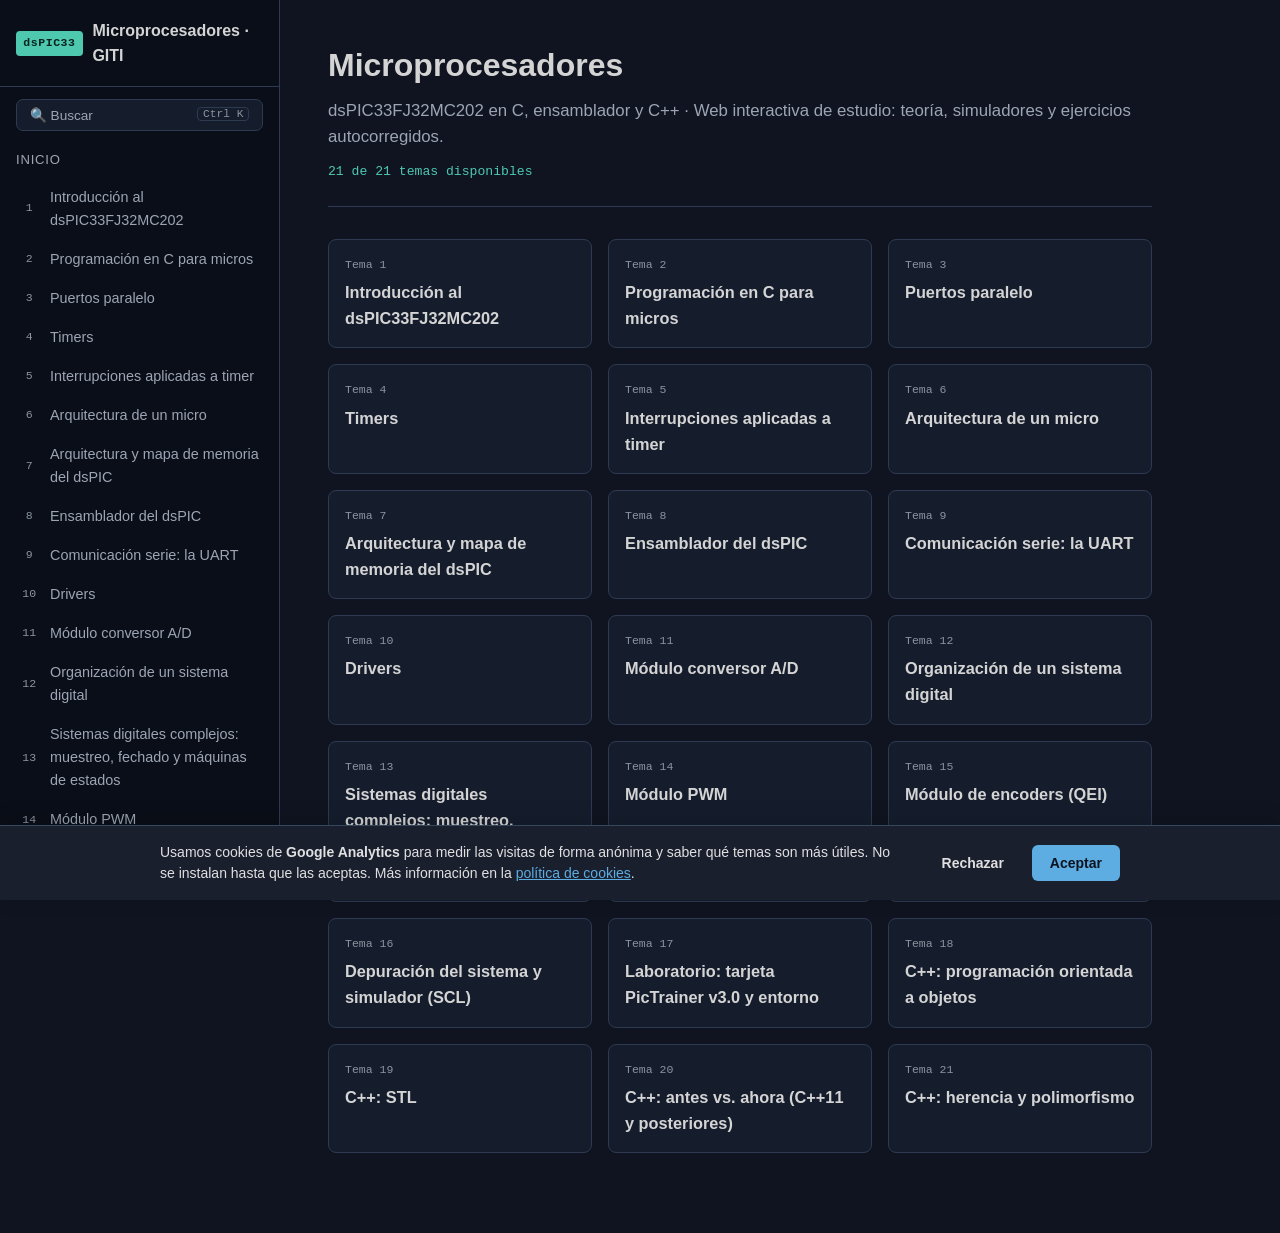
==== dspic33/index.html @ cfb933de "Añadir web de Microprocesadores dsPIC33 e Intro C++ Web interactiva de estudio con 21 temas (teoría," ====
<!DOCTYPE html>
<html lang="es">
<head>
  <meta charset="utf-8">
  <meta name="viewport" content="width=device-width, initial-scale=1">
  <title>Microprocesadores · dsPIC33FJ32MC202</title>
  <link rel="stylesheet" href="assets/css/estilos.css">
  <!-- Google tag (gtag.js) + Consent Mode v2 -->
  <script async src="https://www.googletagmanager.com/gtag/js?id=G-M022B3BJJS"></script>
  <script>
    window.dataLayer = window.dataLayer || [];
    function gtag(){dataLayer.push(arguments);}
    // Por defecto sin consentimiento (RGPD/LSSI): no se usan cookies de analítica
    gtag('consent', 'default', {
      'ad_storage': 'denied',
      'ad_user_data': 'denied',
      'ad_personalization': 'denied',
      'analytics_storage': 'denied',
      'wait_for_update': 500
    });
    gtag('js', new Date());
    gtag('config', 'G-M022B3BJJS');
    // Aplica el consentimiento previo si el usuario ya lo dio
    try {
      if (localStorage.getItem('cookie-consent') === 'granted') {
        gtag('consent', 'update', { 'analytics_storage': 'granted' });
      }
    } catch (e) {}
  </script>
</head>
<body>
  <button id="mpi-menu-btn" type="button" aria-label="Menú">☰</button>
  <div class="mpi-layout">
    <aside class="mpi-sidebar">
      <a class="mpi-marca" href="#/">
        <span class="mpi-marca-chip">dsPIC33</span>
        <span class="mpi-marca-txt">Microprocesadores · GITI</span>
      </a>
      <nav id="mpi-nav" aria-label="Temas"></nav>
      <footer class="mpi-pie">Material de estudio · GITI · ICAI<br>Basado en el libro «Microprocesadores» v10.0 de Á. Sánchez Miralles y F. M. Martín Martínez<br><a href="/privacidad.html" style="color:inherit">Política de privacidad y cookies</a></footer>
    </aside>
    <main id="mpi-main" class="mpi-main"></main>
  </div>

  <!-- Sin build, sin módulos ES, sin CDN: funciona bajo file:// y en GitHub Pages -->
  <!-- 1) Resaltador de código: C y C++ (lang-c y lang-cpp). Los bloques asm/scl van sin resaltar. -->
  <script src="assets/js/resaltar-c.js"></script>
  <!-- 2) Datos compartidos (registros curados para visor-bits; cada tema añade los suyos en su .js) -->
  <script src="datos/registros.js"></script>
  <!-- 3) Componentes (genéricos + los que crees para tu asignatura) -->
  <script src="assets/js/componentes/visor-bits.js"></script>
  <script src="assets/js/componentes/ejercicio-driver.js"></script>
  <!-- Interactivos de la asignatura (CSS en assets/css/_parciales/, fusionado con herramientas/fusionar_css.py) -->
  <script src="assets/js/componentes/pinout-dspic.js"></script>
  <script src="assets/js/componentes/calc-reloj.js"></script>
  <script src="assets/js/componentes/tabla-bit-pin.js"></script>
  <script src="assets/js/componentes/sim-puertos-pictrainer.js"></script>
  <script src="assets/js/componentes/sim-calculadora-3bits.js"></script>
  <script src="assets/js/componentes/calc-mascaras.js"></script>
  <script src="assets/js/componentes/vis-punteros.js"></script>
  <script src="assets/js/componentes/sim-timer-dspic.js"></script>
  <script src="assets/js/componentes/traza-calendario.js"></script>
  <script src="assets/js/componentes/decod-instruccion-16.js"></script>
  <script src="assets/js/componentes/sim-fetch-execute.js"></script>
  <script src="assets/js/componentes/vis-bus.js"></script>
  <script src="assets/js/componentes/visor-mapa-memoria.js"></script>
  <script src="assets/js/componentes/sim-direccionamiento.js"></script>
  <script src="assets/js/componentes/conv-signo.js"></script>
  <script src="assets/js/componentes/vis-flags.js"></script>
  <script src="assets/js/componentes/tabla-bra.js"></script>
  <script src="assets/js/componentes/dspic-cpu.js"></script>
  <script src="assets/js/componentes/sim-asm-dspic.js"></script>
  <script src="assets/js/componentes/sim-interrupcion.js"></script>
  <script src="assets/js/componentes/traza-puerta-domotica.js"></script>
  <script src="assets/js/componentes/calc-u1brg.js"></script>
  <script src="assets/js/componentes/trama-uart.js"></script>
  <script src="assets/js/componentes/cola-circular.js"></script>
  <script src="assets/js/componentes/sim-adc-dspic.js"></script>
  <script src="assets/js/componentes/calc-tiempos-adc.js"></script>
  <script src="assets/js/componentes/sim-servo.js"></script>
  <script src="assets/js/componentes/sim-puente-h.js"></script>
  <script src="assets/js/componentes/vis-rs232.js"></script>
  <script src="assets/js/componentes/sim-fsm-dspic.js"></script>
  <script src="assets/js/componentes/vis-muestreo-mcd.js"></script>
  <script src="assets/js/componentes/sinfonia-player.js"></script>
  <script src="assets/js/componentes/conv-unidades-scl.js"></script>
  <script src="assets/js/componentes/sim-pwm-dspic.js"></script>
  <script src="assets/js/componentes/sim-encoder.js"></script>
  <script src="assets/js/componentes/mini-scl.js"></script>
  <script src="assets/js/componentes/arbol-diagnostico.js"></script>
  <script src="assets/js/componentes/pictrainer-board.js"></script>
  <script src="assets/js/componentes/cpp-ciclo-vida.js"></script>
  <script src="assets/js/componentes/cpp-const-explorer.js"></script>
  <script src="assets/js/componentes/cpp-list-vector.js"></script>
  <script src="assets/js/componentes/cpp-string-explorer.js"></script>
  <script src="assets/js/componentes/cpp-shared-ptr.js"></script>
  <script src="assets/js/componentes/cpp-herencia.js"></script>
  <!-- 4) Registro de temas + contenido de cada tema (generados desde datos/_specs/) -->
  <script src="assets/js/temas.js"></script>
  <!-- TEMAS -->
  <script src="datos/temas/introduccion-dspic.js"></script>
  <script src="datos/temas/programacion-c-micros.js"></script>
  <script src="datos/temas/puertos-paralelo.js"></script>
  <script src="datos/temas/timers.js"></script>
  <script src="datos/temas/interrupciones-timer.js"></script>
  <script src="datos/temas/arquitectura-micro.js"></script>
  <script src="datos/temas/arquitectura-dspic.js"></script>
  <script src="datos/temas/ensamblador.js"></script>
  <script src="datos/temas/uart.js"></script>
  <script src="datos/temas/drivers.js"></script>
  <script src="datos/temas/conversor-ad.js"></script>
  <script src="datos/temas/organizacion-sistema-digital.js"></script>
  <script src="datos/temas/sistemas-digitales-complejos.js"></script>
  <script src="datos/temas/pwm.js"></script>
  <script src="datos/temas/encoders.js"></script>
  <script src="datos/temas/depuracion-simulador.js"></script>
  <script src="datos/temas/laboratorio-pictrainer.js"></script>
  <script src="datos/temas/cpp-clases-objetos.js"></script>
  <script src="datos/temas/cpp-stl.js"></script>
  <script src="datos/temas/cpp-moderno.js"></script>
  <script src="datos/temas/cpp-herencia-polimorfismo.js"></script>
  <!-- /TEMAS -->
  <!-- 5) Núcleo (router) y buscador. Modo examen desactivado (assets/js/examen.js no se carga). -->
  <script src="assets/js/buscador.js"></script>
  <script src="assets/js/app.js"></script>
  <script>
    // Menú lateral en móvil
    (function () {
      var btn = document.getElementById('mpi-menu-btn');
      var lay = document.querySelector('.mpi-layout');
      btn.addEventListener('click', function () { lay.classList.toggle('mpi-sidebar-abierta'); });
      document.getElementById('mpi-main').addEventListener('click', function () { lay.classList.remove('mpi-sidebar-abierta'); });
    })();
  </script>
  <script src="/cookies.js" data-purpose="y saber qué temas son más útiles" defer></script>
</body>
</html>
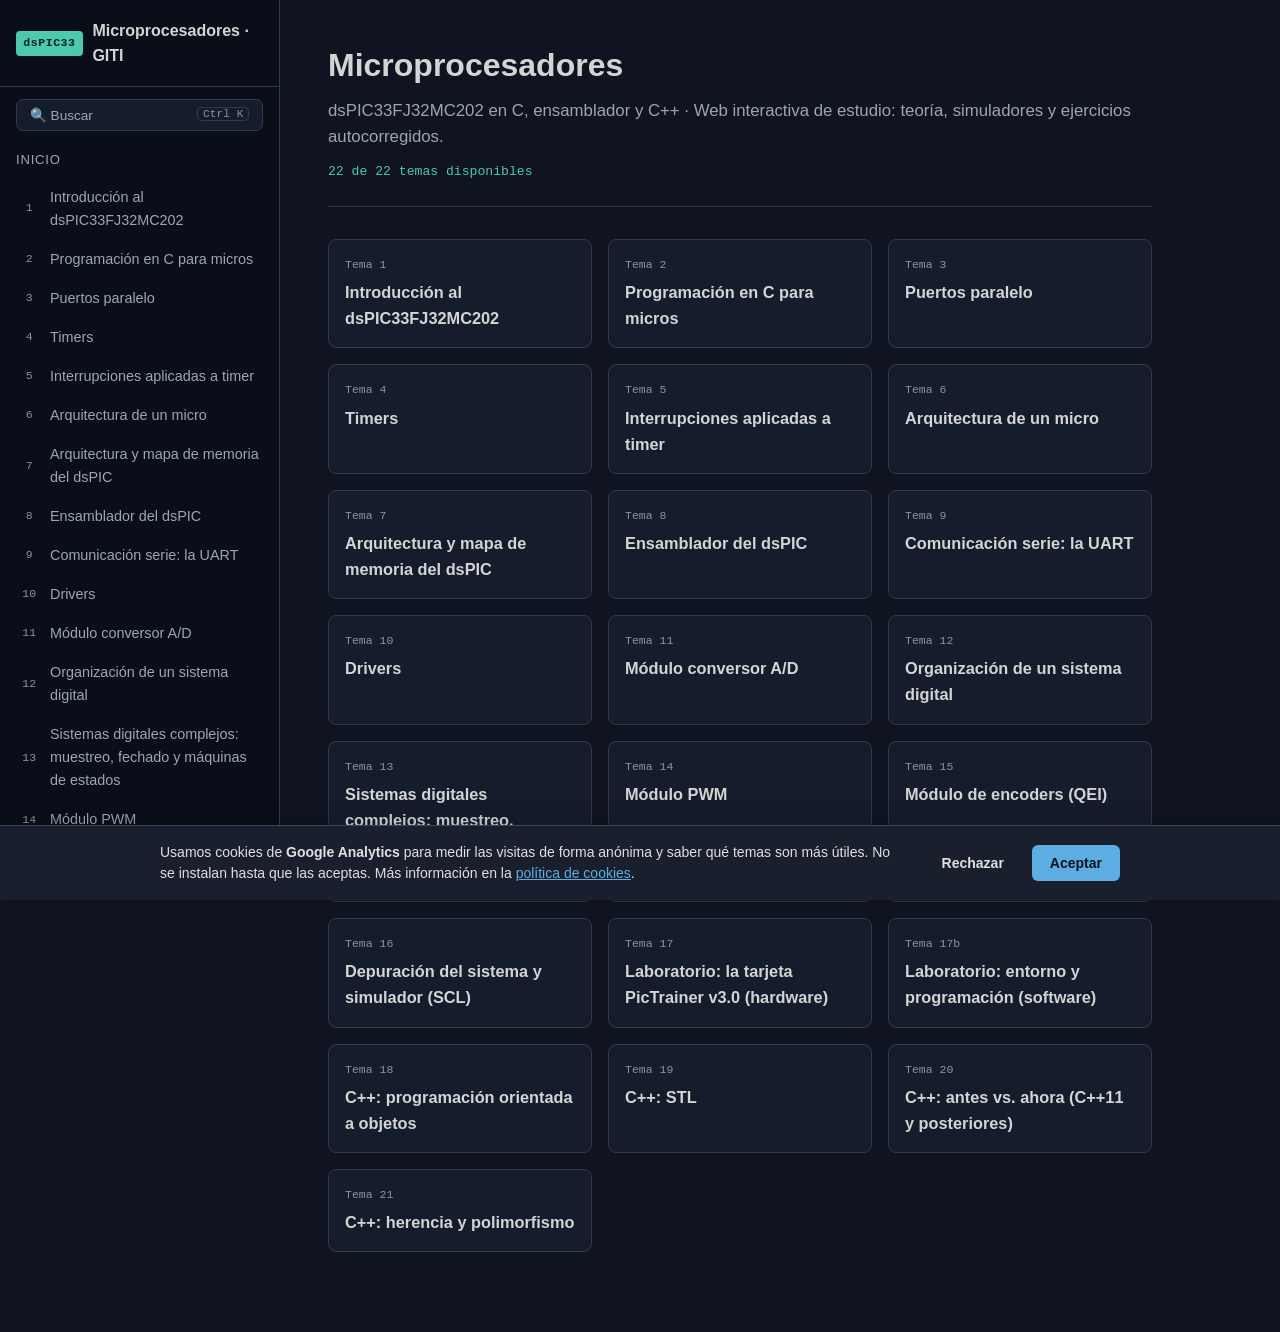
==== commit 6ad8e186: "create new interactives" ====
--- a/dspic33/index.html
+++ b/dspic33/index.html
@@ -76,6 +76,7 @@
   <script src="assets/js/componentes/trama-uart.js"></script>
   <script src="assets/js/componentes/cola-circular.js"></script>
   <script src="assets/js/componentes/sim-adc-dspic.js"></script>
+  <script src="assets/js/componentes/sim-adc-sensor.js"></script>
   <script src="assets/js/componentes/calc-tiempos-adc.js"></script>
   <script src="assets/js/componentes/sim-servo.js"></script>
   <script src="assets/js/componentes/sim-puente-h.js"></script>
@@ -89,6 +90,8 @@
   <script src="assets/js/componentes/mini-scl.js"></script>
   <script src="assets/js/componentes/arbol-diagnostico.js"></script>
   <script src="assets/js/componentes/pictrainer-board.js"></script>
+  <script src="assets/js/componentes/sim-pulsador-led.js"></script>
+  <script src="assets/js/componentes/divisor-potenciometro.js"></script>
   <script src="assets/js/componentes/cpp-ciclo-vida.js"></script>
   <script src="assets/js/componentes/cpp-const-explorer.js"></script>
   <script src="assets/js/componentes/cpp-list-vector.js"></script>
@@ -114,7 +117,8 @@
   <script src="datos/temas/pwm.js"></script>
   <script src="datos/temas/encoders.js"></script>
   <script src="datos/temas/depuracion-simulador.js"></script>
-  <script src="datos/temas/laboratorio-pictrainer.js"></script>
+  <script src="datos/temas/laboratorio-pictrainer-hw.js"></script>
+  <script src="datos/temas/laboratorio-pictrainer-sw.js"></script>
   <script src="datos/temas/cpp-clases-objetos.js"></script>
   <script src="datos/temas/cpp-stl.js"></script>
   <script src="datos/temas/cpp-moderno.js"></script>
--- a/dspic33/assets/css/estilos.css
+++ b/dspic33/assets/css/estilos.css
@@ -1966,6 +1966,43 @@
   .di16-cn { font-size: .6rem; }
   .di16-cv { font-size: .76rem; }
   .di16-asm, .di16-asm code { font-size: 1.1rem; }
+}
+
+
+/* --- divisor-potenciometro --- */
+/* ---------- Componente: divisor-potenciometro (RV1 como divisor de tensión) ---------- */
+.mpi-divisor-potenciometro { container-type: inline-size; background: var(--bg-2); border: 1px solid var(--borde); border-radius: 10px; padding: 1.1rem; margin: 1.2rem 0; min-width: 0; }
+.mpi-divisor-potenciometro .mpi-sim-cab { font-weight: 600; color: var(--acento); font-size: 1rem; margin-bottom: .7rem; }
+.mpi-divisor-potenciometro code { font-family: var(--mono); font-size: .88em; background: var(--bg-3); color: var(--azul-cl); padding: .05rem .3rem; border-radius: 4px; }
+
+.dp-cuerpo { display: grid; grid-template-columns: minmax(0, 1fr); gap: .9rem; align-items: start; }
+@container (min-width: 560px) { .dp-cuerpo { grid-template-columns: minmax(0, 220px) minmax(0, 1fr); } }
+
+.dp-esquema { background: var(--bg); border: 1px solid var(--borde-2); border-radius: 8px; padding: .5rem; min-width: 0; }
+.dp-svg { display: block; width: 100%; height: auto; max-width: 220px; margin: 0 auto; font-family: var(--sans); }
+.dp-r1-box, .dp-r2-box { transition: stroke-width .15s; }
+
+.dp-panel { display: flex; flex-direction: column; gap: .6rem; min-width: 0; }
+.dp-lab { font-size: .88rem; color: var(--txt-2); }
+.dp-lab strong { font-family: var(--mono); color: var(--num); }
+.dp-cursor { width: 100%; accent-color: var(--acento); }
+.dp-botones { display: flex; flex-wrap: wrap; gap: .4rem; }
+.dp-ej { font-family: var(--mono); background: var(--bg-3); color: var(--txt); border: 1px solid var(--borde); border-radius: 6px; padding: .3rem .55rem; cursor: pointer; font-size: .78rem; }
+.dp-ej:hover { border-color: var(--acento); }
+.dp-ej:focus-visible, .dp-cursor:focus-visible { outline: 2px solid var(--amarillo); outline-offset: 2px; }
+
+.dp-resultados { display: grid; grid-template-columns: repeat(2, minmax(0, 1fr)); gap: .5rem; margin: .9rem 0; }
+@container (min-width: 560px) { .dp-resultados { grid-template-columns: repeat(4, minmax(0, 1fr)); } }
+.dp-res { background: var(--bg); border: 1px solid var(--borde-2); border-radius: 6px; padding: .4rem .55rem; text-align: center; }
+.dp-res-tit { display: block; color: var(--txt-tenue); font-size: .72rem; text-transform: uppercase; letter-spacing: .04em; margin-bottom: .15rem; }
+.dp-res strong { font-family: var(--mono); color: var(--num); font-size: .95rem; }
+
+.dp-nota { font-size: .85rem; color: var(--txt-2); line-height: 1.55; background: var(--bg); border: 1px solid var(--borde-2); border-radius: 6px; padding: .55rem .7rem; }
+.dp-nota code { font-size: .85em; }
+
+@media (max-width: 420px) {
+  .mpi-divisor-potenciometro { padding: .85rem; }
+  .dp-resultados { grid-template-columns: repeat(2, minmax(0, 1fr)); }
 }
 
 
@@ -2467,6 +2504,45 @@
 }
 @media (prefers-reduced-motion: reduce) {
   .sadc-caja, .sadc-led-luz, .sadc-tarjeta { transition: none; }
+}
+
+
+/* --- sim-adc-sensor --- */
+/* ---------- Componente: sim-adc-sensor (el A/D en acción, con un sensor de luz) ---------- */
+.mpi-adc-sensor { container-type: inline-size; background: var(--bg-2); border: 1px solid var(--borde); border-radius: 10px; padding: 1.1rem 1.2rem; margin: 1.2rem 0; min-width: 0; }
+.mpi-adc-sensor .mpi-sim-cab { font-weight: 600; color: var(--acento); font-size: 1rem; margin-bottom: .7rem; }
+.mpi-adc-sensor code { font-family: var(--mono); font-size: .88em; background: var(--bg-3); color: var(--azul-cl); padding: .05rem .3rem; border-radius: 4px; }
+
+.as-escena { display: flex; flex-wrap: wrap; align-items: center; gap: .8rem; margin: .8rem 0; }
+.as-fuente { text-align: center; flex: 0 0 auto; max-width: 150px; }
+.as-sol { width: 84px; height: 84px; display: block; margin: 0 auto; }
+.as-disco, .as-rayos { transition: opacity .12s; }
+.as-slider { display: block; color: var(--txt-2); font-size: .85rem; margin-top: .3rem; }
+.as-slider input { width: 130px; accent-color: var(--amarillo); display: block; margin: .25rem auto 0; }
+.as-pie { display: block; color: var(--txt-tenue); font-size: .72rem; line-height: 1.35; margin-top: .4rem; }
+
+.as-flecha { color: var(--txt-tenue); font-size: 1.4rem; text-align: center; flex: 1 1 60px; min-width: 60px; }
+.as-flecha small { display: block; font-size: .68rem; line-height: 1.2; margin-top: .1rem; }
+
+.as-analog { display: flex; align-items: center; gap: .5rem; flex: 0 0 auto; }
+.as-gauge { width: 26px; height: 84px; border: 1px solid var(--borde-2); border-radius: 4px; background: var(--bg); position: relative; overflow: hidden; }
+.as-nivel { position: absolute; left: 0; right: 0; top: 0; bottom: 0; background: linear-gradient(to top, var(--acento-2), var(--azul-cl)); transform: scaleY(0); transform-origin: bottom; transition: transform .12s; }
+.as-vin { font-size: .85rem; color: var(--txt-2); font-family: var(--mono); }
+
+.as-digital { text-align: center; flex: 0 0 auto; }
+.as-chip { display: inline-block; background: var(--bg-3); border: 1px solid var(--acento); color: var(--acento); font-family: var(--mono); font-size: .8rem; padding: .25rem .7rem; border-radius: 5px; margin-bottom: .4rem; }
+.as-bits { display: flex; gap: 2px; justify-content: center; }
+.as-bit { width: 17px; padding: .2rem 0; font-family: var(--mono); font-size: .8rem; text-align: center; background: var(--bg); border: 1px solid var(--borde); border-radius: 3px; color: var(--txt-tenue); }
+.as-bit.as-on { background: color-mix(in srgb, var(--acento) 18%, transparent); border-color: var(--acento); color: var(--acento); font-weight: 700; }
+.as-num { margin-top: .4rem; font-family: var(--mono); color: var(--txt); }
+.as-num small { color: var(--txt-tenue); }
+
+.as-detalle { margin: .7rem 0; font-size: .85rem; color: var(--txt-2); line-height: 1.55; background: var(--bg); border: 1px solid var(--borde-2); border-radius: 6px; padding: .55rem .7rem; }
+.as-codigo { margin: 0; }
+
+@media (max-width: 480px) {
+  .mpi-adc-sensor { padding: .85rem; }
+  .as-escena { justify-content: center; }
 }
 
 
@@ -3687,6 +3763,58 @@
 .spp-mal { color: var(--rojo); }
 
 
+/* --- sim-pulsador-led --- */
+/* ---------- Componente: sim-pulsador-led (pull-up/pull-down, LED activo a nivel bajo/alto) ---------- */
+.mpi-sim-pulsador-led { container-type: inline-size; background: var(--bg-2); border: 1px solid var(--borde); border-radius: 10px; padding: 1.1rem; margin: 1.2rem 0; min-width: 0; }
+.mpi-sim-pulsador-led .mpi-sim-cab { font-weight: 600; color: var(--acento); font-size: 1rem; margin-bottom: .7rem; }
+.mpi-sim-pulsador-led code { font-family: var(--mono); font-size: .88em; background: var(--bg-3); color: var(--azul-cl); padding: .05rem .3rem; border-radius: 4px; }
+
+.spl-cuerpo { display: grid; grid-template-columns: minmax(0, 1fr); gap: .9rem; align-items: start; }
+@container (min-width: 560px) { .spl-cuerpo { grid-template-columns: minmax(0, 220px) minmax(0, 1fr); } }
+
+.spl-esquema { background: var(--bg); border: 1px solid var(--borde-2); border-radius: 8px; padding: .5rem; min-width: 0; }
+.spl-svg { display: block; width: 100%; height: auto; max-width: 220px; margin: 0 auto; font-family: var(--sans); }
+.spl-r rect { transition: stroke-width .2s; }
+
+.spl-sw-dot { transition: fill .15s; }
+.spl-sw-brazo { transform-origin: 60px 130px; transition: transform .15s ease-out; }
+.spl-sw.spl-sw-cerrado .spl-sw-brazo { transform: rotate(-28deg); stroke: var(--acento); }
+.spl-sw.spl-sw-cerrado .spl-sw-dot { fill: var(--acento); }
+
+.spl-led-dibujo { transition: fill .15s, stroke .15s, filter .15s; }
+.spl-led-dibujo.spl-on { fill: var(--naranja); filter: drop-shadow(0 0 6px var(--naranja)); }
+
+.spl-panel { display: flex; flex-direction: column; gap: .65rem; min-width: 0; }
+.spl-radios { display: flex; flex-direction: column; gap: .35rem; font-size: .85rem; color: var(--txt-2); }
+.spl-radios label { display: flex; align-items: center; gap: .4rem; cursor: pointer; }
+.spl-radios input { accent-color: var(--acento); }
+
+.spl-boton, .spl-interruptor { font-family: var(--mono); background: var(--bg-3); color: var(--txt); border: 1px solid var(--borde); border-radius: 6px; padding: .5rem .7rem; cursor: pointer; font-size: .85rem; text-align: center; user-select: none; touch-action: manipulation; }
+.spl-boton:hover, .spl-interruptor:hover { border-color: var(--acento); }
+.spl-boton small, .spl-interruptor .spl-int-pista { display: block; color: var(--txt-tenue); font-size: .72rem; font-weight: 400; margin-top: .15rem; }
+.spl-boton.spl-apretado { background: var(--acento); border-color: var(--acento); color: #06231d; font-weight: 700; }
+.spl-boton.spl-apretado small { color: #06231d; }
+.spl-boton:focus-visible, .spl-interruptor:focus-visible { outline: 2px solid var(--amarillo); outline-offset: 2px; }
+
+.spl-interruptor { display: flex; flex-direction: column; align-items: center; gap: .1rem; }
+.spl-int-tit { color: var(--txt-tenue); font-size: .72rem; text-transform: uppercase; letter-spacing: .05em; }
+.spl-int-val { font-size: 1.3rem; font-weight: 700; color: var(--num); }
+
+.spl-lectura { display: flex; align-items: baseline; gap: .5rem; }
+.spl-bit { font-family: var(--mono); font-size: 1.8rem; font-weight: 700; color: var(--rojo); background: var(--bg); border: 1px solid var(--borde-2); border-radius: 6px; padding: .1rem .55rem; }
+.spl-bit.spl-bit-uno { color: var(--acento); }
+.spl-lectura small { color: var(--txt-tenue); font-size: .78rem; }
+
+.spl-estado { font-size: .85rem; color: var(--txt-2); line-height: 1.5; background: var(--bg); border: 1px solid var(--borde-2); border-radius: 6px; padding: .5rem .6rem; }
+.spl-estado small { color: var(--txt-tenue); }
+
+.spl-codigo { margin: .8rem 0 0; }
+
+@media (max-width: 420px) {
+  .mpi-sim-pulsador-led { padding: .85rem; }
+}
+
+
 /* --- sim-pwm-dspic --- */
 /* ---------- Componente: sim-pwm-dspic (módulo PWM1 con el driver del libro) ---------- */
 .mpi-sim-pwm-dspic { container-type: inline-size; background: var(--bg-2); border: 1px solid var(--borde); border-radius: 10px; padding: 1.1rem; margin: 1.2rem 0; min-width: 0; }
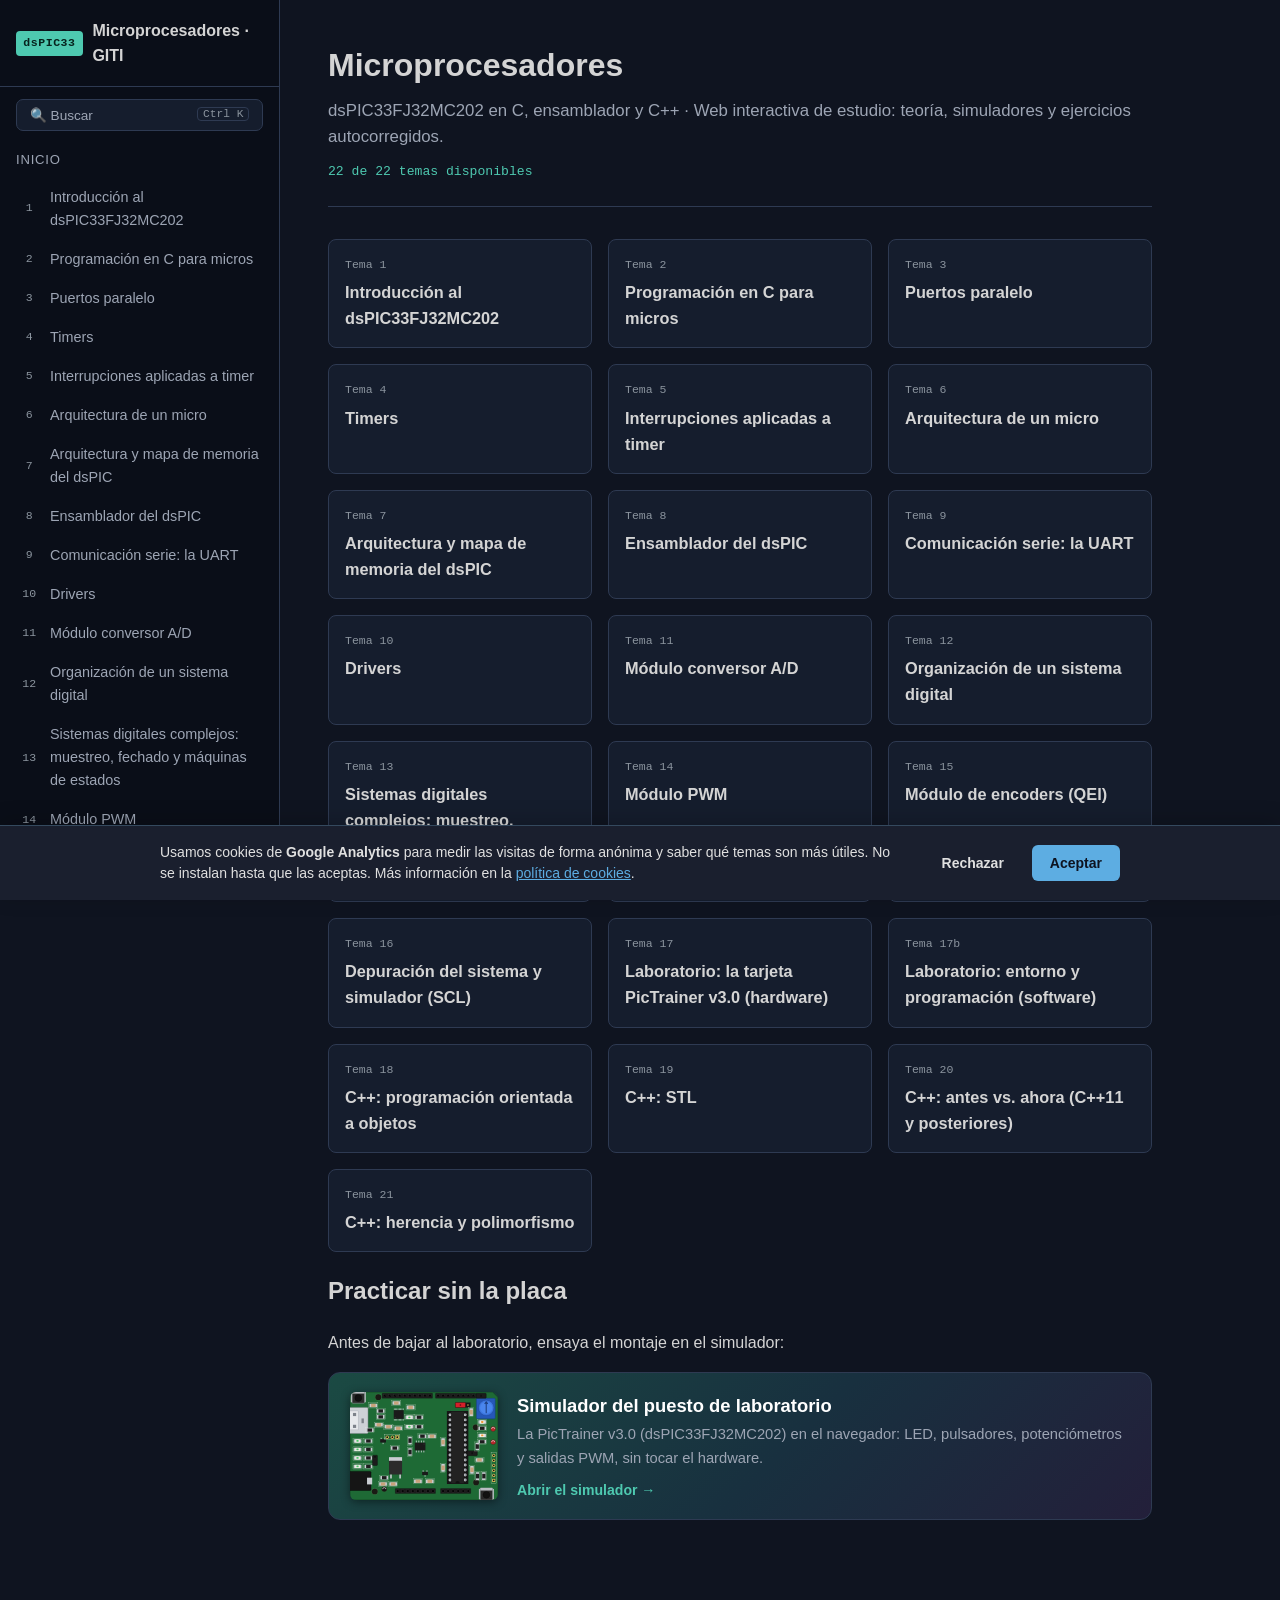
==== commit ba11c608: "add simulator links" ====
--- a/dspic33/index.html
+++ b/dspic33/index.html
@@ -98,6 +98,7 @@
   <script src="assets/js/componentes/cpp-string-explorer.js"></script>
   <script src="assets/js/componentes/cpp-shared-ptr.js"></script>
   <script src="assets/js/componentes/cpp-herencia.js"></script>
+  <script src="assets/js/componentes/tarjeta-simulador.js"></script>
   <!-- 4) Registro de temas + contenido de cada tema (generados desde datos/_specs/) -->
   <script src="assets/js/temas.js"></script>
   <!-- TEMAS -->
--- a/dspic33/assets/css/estilos.css
+++ b/dspic33/assets/css/estilos.css
@@ -4290,6 +4290,39 @@
 }
 
 
+/* --- tarjeta-simulador --- */
+/* Tarjeta del simulador de la placa (portada y tema de laboratorio).
+   Se adapta al ancho DISPONIBLE (en el tema la columna es estrecha por el
+   índice lateral): si no caben el dibujo y el texto en la misma línea, el
+   texto baja. Nada de media queries de viewport. */
+.mpi-tarjeta-sim {
+  display: flex; flex-wrap: wrap; align-items: center; gap: .9rem 1.2rem;
+  margin: 1rem 0 0; padding: 1.1rem 1.3rem;
+  border: 1px solid var(--borde);
+  border-radius: 12px;
+  background: linear-gradient(135deg, #1b4a43 0%, #18303f 55%, #231f3a 100%);
+  color: var(--txt);
+  text-decoration: none;
+  transition: transform .18s ease, border-color .18s ease, box-shadow .18s ease;
+}
+.mpi-tarjeta-sim:hover {
+  text-decoration: none;
+  transform: scale(1.015);
+  border-color: var(--acento);
+  box-shadow: 0 6px 20px rgba(0, 0, 0, .35);
+}
+.mpi-tarjeta-sim img {
+  flex: 0 0 auto;
+  width: 148px; max-width: 100%; height: auto;
+  border-radius: 6px;
+  box-shadow: 0 2px 10px rgba(0, 0, 0, .45);
+}
+.mpi-tarjeta-sim-txt { flex: 1 1 230px; min-width: 0; }
+.mpi-tarjeta-sim-tit { display: block; font-size: 1.15rem; font-weight: 700; color: #fff; margin-bottom: .2rem; }
+.mpi-tarjeta-sim-sub { display: block; font-size: .92rem; color: var(--txt-2); }
+.mpi-tarjeta-sim-cta { display: block; margin-top: .55rem; font-size: .88rem; font-weight: 600; color: var(--acento); }
+
+
 /* --- trama-uart --- */
 /* ---------- Componente: trama-uart (cronograma de la línea U1TX) ---------- */
 .mpi-trama-uart { background: var(--bg-2); border: 1px solid var(--borde); border-radius: 10px; padding: 1.1rem; margin: 1.2rem 0; min-width: 0; }
